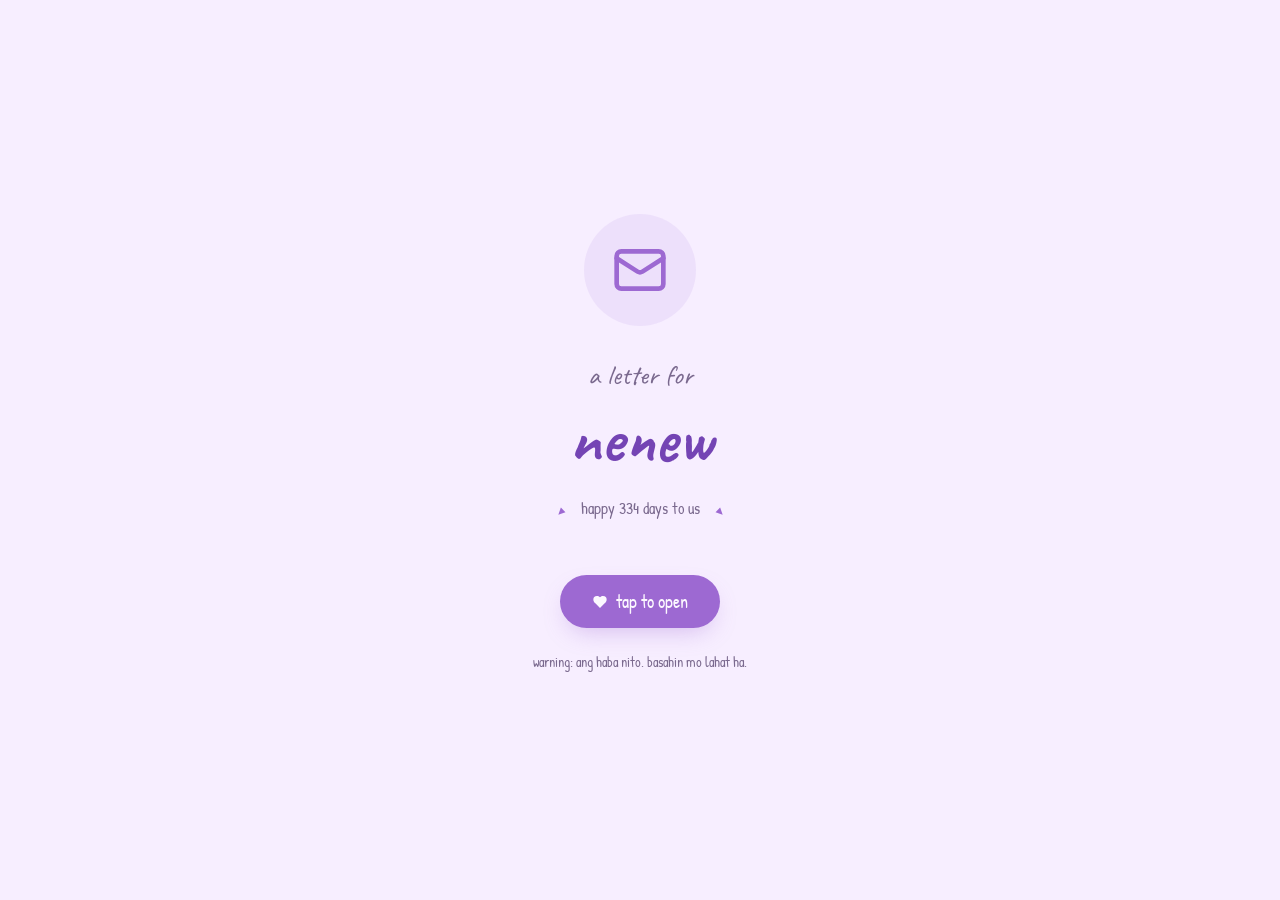
==== index.html @ 058863e3 "Add files via upload" ====
<!doctype html>
<html lang="en">
<head>
<meta charset="UTF-8" />
<meta name="viewport" content="width=device-width, initial-scale=1.0" />
<title>Happy 334 Days, Nenew</title>
<meta name="description" content="A little letter for nenew — happy 334 days to us. Read it all, baka magtampo ako." />
<meta property="og:title" content="Happy 334 Days, Nenew" />
<meta property="og:description" content="A little letter for nenew — happy 334 days to us. Read it all, baka magtampo ako." />
<meta property="og:type" content="website" />
<meta name="twitter:card" content="summary_large_image" />
<link rel="preconnect" href="https://fonts.googleapis.com">
<link rel="preconnect" href="https://fonts.gstatic.com" crossorigin>
<link href="https://fonts.googleapis.com/css2?family=Caveat:wght@600;700&family=Patrick+Hand&display=swap" rel="stylesheet">
<link rel="icon" href="assets/favicon.ico" sizes="any">
<link rel="icon" type="image/png" sizes="32x32" href="assets/favicon-32x32.png">
<link rel="icon" type="image/png" sizes="16x16" href="assets/favicon-16x16.png">
<link rel="apple-touch-icon" sizes="180x180" href="assets/apple-touch-icon.png">
<link rel="manifest" href="site.webmanifest">
<meta name="theme-color" content="#a883c9">
<meta property="og:image" content="assets/icon-512.png" />
<link rel="stylesheet" href="style.css" />
</head>
<body>

<div id="app">

  <!-- ================= ENVELOPE INTRO ================= -->
  <div id="envelope-screen" class="screen">
    <div class="floating-hearts" aria-hidden="true"></div>

    <svg class="flower flower-1 wobble" viewBox="0 0 100 100" aria-hidden="true"></svg>
    <svg class="flower flower-2" viewBox="0 0 100 100" aria-hidden="true"></svg>
    <svg class="flower flower-3" viewBox="0 0 100 100" aria-hidden="true"></svg>

    <div id="envelope-content" class="envelope-content">
      <div class="mail-icon-wrap wobble">
        <svg width="56" height="56" viewBox="0 0 24 24" fill="none" stroke="currentColor" stroke-width="2" stroke-linecap="round" stroke-linejoin="round" class="mail-icon"><rect x="2" y="4" width="20" height="16" rx="2"></rect><path d="m22 7-8.97 5.7a1.94 1.94 0 0 1-2.06 0L2 7"></path></svg>
      </div>
      <p class="pre-title">a letter for</p>
      <h1 class="big-title">nenew</h1>
      <p class="sub-title">
        <svg width="16" height="16" viewBox="0 0 24 24" fill="currentColor" stroke="none"><path d="M5.8 11.3 2 22l10.7-3.79"></path></svg>
        happy 334 days to us
        <svg width="16" height="16" viewBox="0 0 24 24" fill="currentColor" stroke="none" style="transform:scaleX(-1)"><path d="M5.8 11.3 2 22l10.7-3.79"></path></svg>
      </p>
      <button id="open-btn" class="open-btn">
        <svg width="16" height="16" viewBox="0 0 24 24" fill="currentColor" stroke="none"><path d="M19 14c1.49-1.46 3-3.21 3-5.5A5.5 5.5 0 0 0 16.5 3c-1.76 0-3 .5-4.5 2-1.5-1.5-2.74-2-4.5-2A5.5 5.5 0 0 0 2 8.5c0 2.29 1.51 4.04 3 5.5l7 7Z"></path></svg>
        tap to open
      </button>
      <p class="warning">warning: ang haba nito. basahin mo lahat ha.</p>
    </div>
  </div>

  <!-- ================= SLIDES ================= -->
  <div id="slides-screen" class="screen hidden">
    <div class="floating-hearts" aria-hidden="true"></div>

    <div class="slides-viewport">
      <div class="slide-track" id="slide-track">

        <!-- slide 0: hero -->
        <section class="slide slide-hero">
          <svg class="flower flower-4 wobble" viewBox="0 0 100 100" aria-hidden="true"></svg>
          <svg class="flower flower-5" viewBox="0 0 100 100" aria-hidden="true"></svg>
          <div class="hero-image-frame">
            <img src="assets/hero.jpg" alt="Two chibi characters playing games together under a glowing heart" width="1024" height="768" />
          </div>
          <p class="eyebrow">334 days &amp; counting</p>
          <h1 class="hero-title">happy 334 days<br />to us, nenew</h1>
          <svg class="heartbeat-icon heartbeat" width="30" height="30" viewBox="0 0 24 24" fill="currentColor" stroke="none"><path d="M19 14c1.49-1.46 3-3.21 3-5.5A5.5 5.5 0 0 0 16.5 3c-1.76 0-3 .5-4.5 2-1.5-1.5-2.74-2-4.5-2A5.5 5.5 0 0 0 2 8.5c0 2.29 1.51 4.04 3 5.5l7 7Z"></path></svg>
        </section>

        <!-- slide 1 -->
        <section class="slide">
          <div class="paper">
            <div class="paper-body">
              <p>wooohoooo, another month na naman for us. mygosh, ang tagal na pala talaga. parang ang bilis ng panahon. honestly, im just really happy na umabot tayo dito and na hanggang ngayon, ikaw pa rin yung gusto kong kausap, kulitin, and makasama (hindi nga lang personal).</p>
              <p>habang tina type ko to, napapaisip ako kung gaano na karami yung napagdaanan natin together. ang dami na nating random conversations, mga kwento, mga kulitan, and kung ano ano pa. actually, ang dami ko pa gustong sabihin, pero hindi ko alam kung paano ko sisimulan.</p>
            </div>
          </div>
        </section>

        <!-- slide 2 -->
        <section class="slide">
          <div class="paper">
            <div class="paper-body">
              <p>i dont think i say this enough, pero i really appreciate you, nenew. i appreciate your time, your effort, your patience, and even yung mga simpleng bagay na ginagawa mo. baka minsan hindi ko nasasabi or hindi ko naipapakita nang maayos, pero napapansin ko iyon. i appreciate all of it, especially because its coming from you.</p>
              <p>and honestly, i really like having you around. kahit wala naman tayong importanteng pag uusapan, gusto pa rin kitang kausap. kahit random lang yung topic natin, kahit puro kung ano ano lang napag uusapan natin, okay lang sakin. basta ikaw yung kausap ko.</p>
            </div>
          </div>
        </section>

        <!-- slide 3 -->
        <section class="slide">
          <div class="paper">
            <div class="paper-body">
              <p>mygosh, inaantok na ako. pero gewch pa rin kasi gusto ko talaga gumawa ng message para sayo. hindi ko rin alam bakit ko pinili gawin to habang inaantok ako, pero okay. hindi ko na rin alam kung gaano na to kahaba. kung may makita kang mali o sobrang formal baka dahil inaantok na ako habang ginagawa ko to hahahaha.</p>
              <p>ang haba na nito. basahin mo to lahat, nako, nakakangawit ha. seryoso, kung binabasa mo pa rin to hanggang dito, thank you. pero basahin mo pa rin kasi baka magtampo ako pag hindi mo binasa lahat (joke lang, pero medyo hindi).</p>
              <p>parang wala na rin akong idea kung saan papunta tong message na to. basta may gusto lang talaga akong sabihin sayo, tapos tina type ko na lang lahat habang naaalala ko. ganern.</p>
            </div>
          </div>
        </section>

        <!-- slide 4 -->
        <section class="slide">
          <div class="paper">
            <div class="paper-body">
              <p>im really thankful for all the memories weve made. kahit yung mga simpleng moments lang, they mean a lot to me. yung mga random na usapan, mga kwento natin, mga kulitan, and syempre yung lagi nating napag uusapan na mga issues sa roblox. hindi ko alam kung bakit parang lagi tayong may bagong roblox issue na pag uusapan, pero somehow naging part na rin siya ng mga conversations natin.</p>
              <p>and im excited for more. more days with you, more memories, more tawanan, more kulitan, more kwento, more random conversations, and syempre more roblox issues na pag uusapan natin. gusto ko pa ng maraming moments na tayo lang makakaintindi. gusto ko pa ng maraming araw na ikaw pa rin yung kasama ko sa mga random na bagay sa buhay ko.</p>
            </div>
          </div>
        </section>

        <!-- slide 5 -->
        <section class="slide">
          <div class="paper">
            <div class="paper-body">
              <p>syempre, hindi naman laging perfect. may times na magkakaroon tayo ng misunderstandings, may times na maiinis tayo sa isa't isa, may times na hindi natin agad maiintindihan yung nararamdaman ng isa't isa. pero sana, kahit ganon, piliin pa rin nating ayusin. sana kapag may problema, pag usapan natin. ayoko naman na kailangan perfect tayo palagi. gusto ko lang na kahit may bad days, hindi natin basta bibitawan yung isa't isa.</p>
              <p>medyo cheesy, pero bahala na. gusto ko lang malaman mo na sobrang importante mo sakin. youve become such a big part of my life, and im really happy that i get to have you in it. hindi ko man laging nasasabi nang maayos, pero i really do care about you. sobra.</p>
            </div>
          </div>
        </section>

        <!-- slide 6 -->
        <section class="slide">
          <div class="paper">
            <div class="paper-body">
              <p>thank you for staying. thank you sa patience mo sakin, lalo na sa mga times na kailangan mo akong intindihin. thank you for listening to me, for talking to me, for making me smile, and for making my days better just by being there (kahit minsan roblox issues na naman yung topic natin).</p>
              <p>and nenew, i hope you know na you dont have to be perfect for me. you dont have to change yourself just to feel like youre enough. i like you for who you are. yung personality mo, yung pagiging ikaw mo, yung mga little things about you, everything. i hope you know na appreciated ka, kahit minsan hindi ko nasasabi.</p>
              <p class="emphasis">im really happy with you, nenew. and im really happy na tayo.</p>
            </div>
          </div>
        </section>

        <!-- slide 7 -->
        <section class="slide">
          <div class="paper">
            <div class="paper-body">
              <p>mygosh, ang haba talaga nito. kung umabot ka dito, congratulations. pwede ka na magpahinga. pero thank you for reading everything. kahit ang haba, gusto ko lang talaga sabihin sayo lahat ng nasa isip ko instead na isang simpleng happy 334 days, i love you lang.</p>
              <p>and honestly, habang tina type ko to, lalo akong inaantok. pero ayoko pa rin bitawan yung phone kasi gusto ko matapos to. sayang yung nasimulan ko na (kasi makakalimutan ko to bukas). kasi baka bukas paggising ko sabihin ko, mygosh, ako ba gumawa nito, tangina ang haba.</p>
            </div>
          </div>
        </section>

        <!-- slide 8 -->
        <section class="slide">
          <div class="paper">
            <div class="paper-body">
              <p>thank you for being mine, for staying, and for being someone i can love and be myself with.</p>
              <p class="emphasis">happy 334 days to us, nenew.</p>
              <p>wooohoooo, grabe talaga boom taratarat. letsgoooo sa next days, next months, next memories, and hopefully sa marami pang happy days to us.</p>
            </div>
          </div>
        </section>

        <!-- slide 9: ending -->
        <section class="slide slide-ending-wrap">
          <div class="ending">
            <svg class="flower flower-end-1" viewBox="0 0 100 100" aria-hidden="true"></svg>
            <svg class="flower flower-end-2" viewBox="0 0 100 100" aria-hidden="true"></svg>
            <svg class="moon-icon wobble" width="30" height="30" viewBox="0 0 24 24" fill="none" stroke="currentColor" stroke-width="2" stroke-linecap="round" stroke-linejoin="round"><path d="M12 3a6 6 0 0 0 9 9 9 9 0 1 1-9-9Z"></path><path d="M19 3v4"></path><path d="M21 5h-4"></path></svg>
            <p class="ending-title">okay, tapos na talaga.</p>
            <p class="ending-sub">pwede na ako matulog kasi inaantok na ako habang tina type ko to. finally.</p>
            <p class="ending-final">i love you, bembem ko.</p>
            <svg class="ending-heart heartbeat" width="26" height="26" viewBox="0 0 24 24" fill="currentColor" stroke="none"><path d="M19 14c1.49-1.46 3-3.21 3-5.5A5.5 5.5 0 0 0 16.5 3c-1.76 0-3 .5-4.5 2-1.5-1.5-2.74-2-4.5-2A5.5 5.5 0 0 0 2 8.5c0 2.29 1.51 4.04 3 5.5l7 7Z"></path></svg>
          </div>
        </section>

      </div>
    </div>

    <!-- nav controls -->
    <div class="slide-nav">
      <button id="prev-btn" class="nav-btn" aria-label="previous">
        <svg width="22" height="22" viewBox="0 0 24 24" fill="none" stroke="currentColor" stroke-width="2.5" stroke-linecap="round" stroke-linejoin="round"><path d="m15 18-6-6 6-6"></path></svg>
      </button>
      <div class="slide-dots" id="slide-dots"></div>
      <button id="next-btn" class="nav-btn" aria-label="next">
        <svg width="22" height="22" viewBox="0 0 24 24" fill="none" stroke="currentColor" stroke-width="2.5" stroke-linecap="round" stroke-linejoin="round"><path d="m9 18 6-6-6-6"></path></svg>
      </button>
    </div>
    <p class="swipe-hint">swipe or tap the arrows, okay?</p>
  </div>

</div>

<script src="script.js"></script>
</body>
</html>
---- style.css ----
/* ============ theme tokens ============ */
:root {
  --font-display: "Caveat", cursive;
  --font-hand: "Patrick Hand", cursive;

  --background: oklch(0.96 0.025 310);
  --foreground: oklch(0.33 0.06 305);
  --primary: oklch(0.62 0.16 305);
  --primary-foreground: oklch(0.985 0.01 310);
  --muted-foreground: oklch(0.55 0.06 305);
  --border: oklch(0.89 0.045 310);
  --lilac-deep: oklch(0.5 0.17 300);

  --paper-bg: oklch(0.9 0.06 305);
  --paper-line: oklch(0.62 0.16 305 / 22%);
  --paper-margin: oklch(0.62 0.1 350 / 35%);
}

* { box-sizing: border-box; }

body {
  margin: 0;
  background-color: var(--background);
  color: var(--foreground);
  font-family: var(--font-hand);
  overflow: hidden;
  height: 100vh;
  width: 100vw;
}

img { max-width: 100%; display: block; }

.hidden { display: none !important; }

.screen { position: relative; height: 100vh; width: 100vw; overflow: hidden; }

/* ============ floating hearts ============ */
.floating-hearts {
  pointer-events: none;
  position: fixed;
  inset: 0;
  overflow: hidden;
  z-index: 0;
}

.floating-hearts svg {
  position: absolute;
  bottom: -40px;
  fill: color-mix(in oklch, var(--primary) 40%, transparent);
  color: color-mix(in oklch, var(--primary) 40%, transparent);
  animation-name: float-heart;
  animation-timing-function: linear;
  animation-iteration-count: infinite;
}

@keyframes float-heart {
  0% { transform: translateY(0) rotate(0deg) scale(1); opacity: 0; }
  10% { opacity: var(--heart-opacity, 0.5); }
  90% { opacity: var(--heart-opacity, 0.5); }
  100% { transform: translateY(-110vh) rotate(40deg) scale(1.15); opacity: 0; }
}

/* ============ flowers ============ */
.flower {
  position: absolute;
  pointer-events: none;
  user-select: none;
  z-index: 0;
}

@keyframes wobble {
  0%, 100% { transform: rotate(-2deg); }
  50% { transform: rotate(2deg); }
}
.wobble { animation: wobble 3s ease-in-out infinite; }

.flower-1 { left: 1rem; top: 3rem; width: 80px; height: 80px; opacity: 0.9; transform: rotate(-12deg); }
.flower-2 { bottom: 3.5rem; right: 1.25rem; width: 68px; height: 68px; opacity: 0.8; transform: rotate(45deg); }
.flower-3 { right: 2rem; top: 6rem; width: 48px; height: 48px; opacity: 0.6; transform: rotate(12deg); }

.flower-4 { left: 0.25rem; top: 0.5rem; width: 56px; height: 56px; opacity: 0.85; transform: rotate(-12deg); }
.flower-5 { right: 0.25rem; top: 1.5rem; width: 46px; height: 46px; opacity: 0.75; transform: rotate(45deg); }

.flower-end-1 { position: absolute; left: -1rem; top: -1.25rem; width: 60px; height: 60px; transform: rotate(-12deg); }
.flower-end-2 { position: absolute; bottom: -1rem; right: -0.75rem; width: 54px; height: 54px; transform: rotate(45deg); }

@keyframes heartbeat {
  0%, 100% { transform: scale(1); }
  25% { transform: scale(1.12); }
  40% { transform: scale(1); }
  60% { transform: scale(1.08); }
}
.heartbeat { animation: heartbeat 1.6s ease-in-out infinite; }

/* ============ envelope screen ============ */
#envelope-screen {
  display: flex;
  flex-direction: column;
  align-items: center;
  justify-content: center;
  padding: 1.5rem;
  text-align: center;
}

.envelope-content {
  position: relative;
  z-index: 1;
  transition: opacity 0.7s ease, transform 0.7s ease;
}

.envelope-content.opening {
  opacity: 0;
  transform: translateY(-24px) scale(0.95);
}

.mail-icon-wrap {
  margin: 0 auto 2rem;
  display: flex;
  width: 7rem;
  height: 7rem;
  align-items: center;
  justify-content: center;
  border-radius: 9999px;
  background-color: color-mix(in oklch, var(--primary) 10%, transparent);
}
.mail-icon { color: var(--primary); }

.pre-title {
  font-family: var(--font-display);
  font-size: 1.7rem;
  color: var(--muted-foreground);
  margin: 0;
}

.big-title {
  font-family: var(--font-display);
  font-size: 4.25rem;
  font-weight: 700;
  color: var(--lilac-deep);
  margin: 0.25rem 0 0;
}

.sub-title {
  margin-top: 1rem;
  display: flex;
  align-items: center;
  justify-content: center;
  gap: 0.5rem;
  font-size: 1rem;
  color: var(--muted-foreground);
}
.sub-title svg { color: var(--primary); }

.open-btn {
  margin-top: 2.5rem;
  display: inline-flex;
  align-items: center;
  gap: 0.5rem;
  border: none;
  border-radius: 9999px;
  background-color: var(--primary);
  color: var(--primary-foreground);
  padding: 0.875rem 2rem;
  font-family: var(--font-hand);
  font-size: 1.15rem;
  cursor: pointer;
  box-shadow: 0 10px 25px -8px color-mix(in oklch, var(--primary) 40%, transparent);
  transition: transform 0.2s ease;
}
.open-btn:hover { transform: scale(1.05); }
.open-btn:active { transform: scale(0.95); }

.warning {
  margin-top: 1.5rem;
  font-size: 0.9rem;
  color: var(--muted-foreground);
}

/* ============ slides screen ============ */
#slides-screen {
  display: flex;
  flex-direction: column;
}

.slides-viewport {
  flex: 1;
  overflow: hidden;
  position: relative;
}

.slide-track {
  display: flex;
  height: 100%;
  transition: transform 0.5s cubic-bezier(0.22, 1, 0.36, 1);
}

.slide {
  flex: 0 0 100%;
  width: 100%;
  height: 100%;
  display: flex;
  flex-direction: column;
  align-items: center;
  justify-content: center;
  padding: 1.5rem 1.25rem;
  position: relative;
  overflow-y: auto;
}

/* ---- hero slide ---- */
.slide-hero {
  text-align: center;
}

.hero-image-frame {
  width: 100%;
  max-width: 15rem;
  overflow: hidden;
  border-radius: 1.25rem;
  border: 1px solid var(--border);
  box-shadow: 0 20px 40px -12px color-mix(in oklch, var(--primary) 30%, transparent);
  position: relative;
  z-index: 1;
}

.eyebrow {
  position: relative;
  z-index: 1;
  margin: 1.25rem 0 0;
  font-family: var(--font-hand);
  font-size: 0.8rem;
  font-weight: 400;
  text-transform: uppercase;
  letter-spacing: 0.3em;
  color: var(--primary);
}

.hero-title {
  position: relative;
  z-index: 1;
  font-family: var(--font-display);
  font-size: 2.75rem;
  font-weight: 700;
  line-height: 1.1;
  color: var(--lilac-deep);
  margin: 0.5rem 0 0;
}

.heartbeat-icon {
  position: relative;
  z-index: 1;
  display: block;
  margin: 0.75rem auto 0;
  color: var(--primary);
}

/* ---- purple paper card ---- */
.paper {
  position: relative;
  z-index: 1;
  width: 100%;
  max-width: 27rem;
  max-height: 100%;
  overflow-y: auto;
  background-color: var(--paper-bg);
  background-image:
    linear-gradient(to right, transparent 42px, var(--paper-margin) 42px, var(--paper-margin) 44px, transparent 44px),
    repeating-linear-gradient(var(--paper-bg) 0px, var(--paper-bg) 33px, var(--paper-line) 34px);
  border-radius: 6px;
  padding: 2rem 1.75rem 2rem 3.25rem;
  box-shadow:
    0 25px 45px -15px color-mix(in oklch, var(--lilac-deep) 45%, transparent),
    0 3px 6px rgba(0, 0, 0, 0.08);
  transform: rotate(var(--tilt, -0.6deg));
}

.slide:nth-child(odd) .paper { --tilt: -0.8deg; }
.slide:nth-child(even) .paper { --tilt: 0.7deg; }

.paper::before {
  content: "";
  position: absolute;
  top: 0;
  right: 0;
  width: 26px;
  height: 26px;
  background: linear-gradient(135deg, transparent 50%, oklch(0.98 0.01 310) 50%);
  box-shadow: -2px 2px 4px rgba(0, 0, 0, 0.12);
  border-bottom-left-radius: 4px;
}

.paper-body {
  display: flex;
  flex-direction: column;
  gap: 0.9rem;
  font-family: var(--font-hand);
  font-size: 1.28rem;
  line-height: 1.55;
  color: color-mix(in oklch, var(--foreground) 92%, transparent);
}

.paper-body p { margin: 0; }

.emphasis {
  font-weight: 400;
  color: var(--lilac-deep);
  font-size: 1.4rem;
}

/* ---- ending slide ---- */
.slide-ending-wrap { text-align: center; }

.ending {
  position: relative;
  z-index: 1;
  width: 100%;
  max-width: 24rem;
  overflow: visible;
  border-radius: 1.5rem;
  background-color: var(--primary);
  padding: 2rem 1.5rem;
  color: var(--primary-foreground);
  box-shadow: 0 20px 25px -5px color-mix(in oklch, var(--primary) 30%, transparent);
}

.moon-icon { display: block; margin: 0 auto; }

.ending-title {
  margin-top: 1rem;
  font-family: var(--font-display);
  font-size: 2rem;
  font-weight: 600;
  line-height: 1.3;
}

.ending-sub {
  margin-top: 0.6rem;
  font-family: var(--font-hand);
  font-size: 1rem;
  line-height: 1.5;
  opacity: 0.92;
}

.ending-icons {
  margin: 1.25rem 0;
  display: flex;
  align-items: center;
  justify-content: center;
  gap: 0.65rem;
  opacity: 0.75;
}

.ending-final {
  font-family: var(--font-display);
  font-size: 2.5rem;
  font-weight: 700;
  margin: 0;
}

.ending-heart {
  display: block;
  margin: 1rem auto 0;
}

/* ============ slide nav ============ */
.slide-nav {
  position: relative;
  z-index: 1;
  display: flex;
  align-items: center;
  justify-content: center;
  gap: 1rem;
  padding: 0.5rem 0 0.25rem;
}

.nav-btn {
  display: flex;
  align-items: center;
  justify-content: center;
  width: 2.5rem;
  height: 2.5rem;
  border-radius: 9999px;
  border: none;
  background-color: color-mix(in oklch, var(--primary) 12%, transparent);
  color: var(--primary);
  cursor: pointer;
  transition: transform 0.15s ease, opacity 0.15s ease;
}
.nav-btn:hover { transform: scale(1.08); }
.nav-btn:active { transform: scale(0.92); }
.nav-btn:disabled {
  opacity: 0.3;
  cursor: default;
  transform: none;
}

.slide-dots {
  display: flex;
  align-items: center;
  gap: 0.4rem;
}

.dot {
  width: 7px;
  height: 7px;
  border-radius: 9999px;
  background-color: color-mix(in oklch, var(--primary) 30%, transparent);
  border: none;
  padding: 0;
  cursor: pointer;
  transition: background-color 0.2s ease, transform 0.2s ease;
}

.dot.active {
  background-color: var(--primary);
  transform: scale(1.35);
}

.swipe-hint {
  position: relative;
  z-index: 1;
  text-align: center;
  font-family: var(--font-hand);
  font-size: 0.85rem;
  color: var(--muted-foreground);
  margin: 0 0 0.75rem;
}
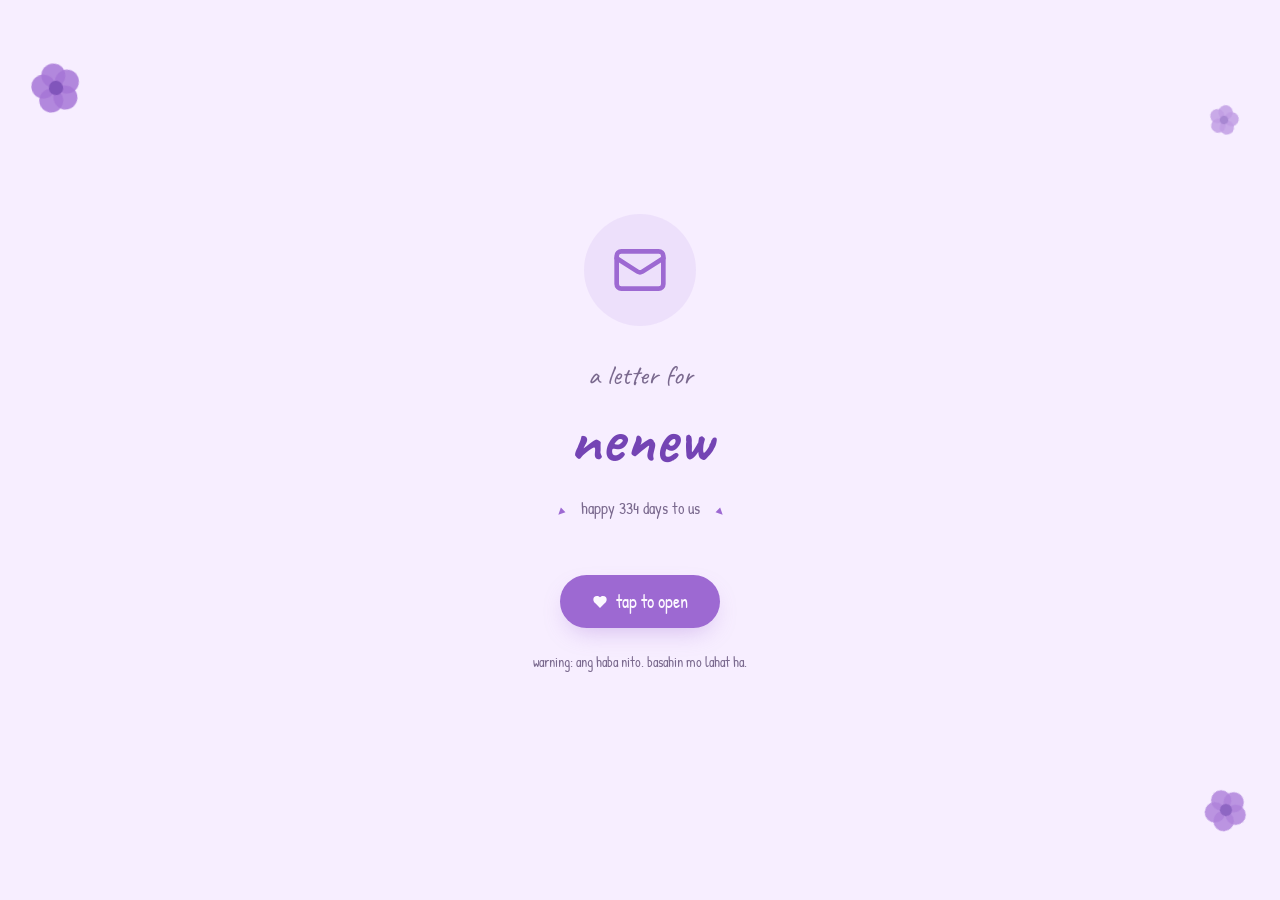
==== commit 37b3386e: "Add files via upload" ====
--- a/index.html
+++ b/index.html
@@ -25,6 +25,23 @@
 
 <div id="app">
 
+  <!-- ================= LOCK SCREEN ================= -->
+  <div id="lock-screen" class="screen hidden">
+    <div class="floating-hearts" aria-hidden="true"></div>
+
+    <svg class="flower flower-1 wobble" viewBox="0 0 100 100" aria-hidden="true"></svg>
+    <svg class="flower flower-2" viewBox="0 0 100 100" aria-hidden="true"></svg>
+
+    <div class="envelope-content">
+      <div class="mail-icon-wrap wobble">
+        <svg width="56" height="56" viewBox="0 0 24 24" fill="none" stroke="currentColor" stroke-width="2" stroke-linecap="round" stroke-linejoin="round"><rect x="3" y="11" width="18" height="11" rx="2"></rect><path d="M7 11V7a5 5 0 0 1 10 0v4"></path></svg>
+      </div>
+      <p class="pre-title">not yet</p>
+      <h1 class="big-title">soon</h1>
+      <p class="sub-title" id="lock-message">this letter opens on september 4</p>
+    </div>
+  </div>
+
   <!-- ================= ENVELOPE INTRO ================= -->
   <div id="envelope-screen" class="screen">
     <div class="floating-hearts" aria-hidden="true"></div>
@@ -64,7 +81,7 @@
           <svg class="flower flower-4 wobble" viewBox="0 0 100 100" aria-hidden="true"></svg>
           <svg class="flower flower-5" viewBox="0 0 100 100" aria-hidden="true"></svg>
           <div class="hero-image-frame">
-            <img src="assets/hero.jpg" alt="Two chibi characters playing games together under a glowing heart" width="1024" height="768" />
+            <img src="assets/bembem.png" alt="Two chibi characters playing games together under a glowing heart" width="1024" height="768" />
           </div>
           <p class="eyebrow">334 days &amp; counting</p>
           <h1 class="hero-title">happy 334 days<br />to us, nenew</h1>
@@ -75,7 +92,7 @@
         <section class="slide">
           <div class="paper">
             <div class="paper-body">
-              <p>wooohoooo, another month na naman for us. mygosh, ang tagal na pala talaga. parang ang bilis ng panahon. honestly, im just really happy na umabot tayo dito and na hanggang ngayon, ikaw pa rin yung gusto kong kausap, kulitin, and makasama (hindi nga lang personal).</p>
+              <p>wooohoooo, another month na naman for us. mygosh, ang tagal na pala talaga. parang ang bilis ng panahon. honestly, im just really happy na umabot tayo dito and na hanggang ngayon, ikaw pa rin yung gusto kong kausap, kulitin, and makasama (hindi nga lang personal 🙂‍↔️).</p>
               <p>habang tina type ko to, napapaisip ako kung gaano na karami yung napagdaanan natin together. ang dami na nating random conversations, mga kwento, mga kulitan, and kung ano ano pa. actually, ang dami ko pa gustong sabihin, pero hindi ko alam kung paano ko sisimulan.</p>
             </div>
           </div>
@@ -162,6 +179,12 @@
             <svg class="moon-icon wobble" width="30" height="30" viewBox="0 0 24 24" fill="none" stroke="currentColor" stroke-width="2" stroke-linecap="round" stroke-linejoin="round"><path d="M12 3a6 6 0 0 0 9 9 9 9 0 1 1-9-9Z"></path><path d="M19 3v4"></path><path d="M21 5h-4"></path></svg>
             <p class="ending-title">okay, tapos na talaga.</p>
             <p class="ending-sub">pwede na ako matulog kasi inaantok na ako habang tina type ko to. finally.</p>
+            <div class="ending-icons">
+              <svg width="18" height="18" viewBox="0 0 24 24" fill="none" stroke="currentColor" stroke-width="2" stroke-linecap="round" stroke-linejoin="round"><path d="M2 4v16"></path><path d="M2 8h18a2 2 0 0 1 2 2v10"></path><path d="M2 17h20"></path><path d="M6 8v9"></path></svg>
+              <svg width="18" height="18" viewBox="0 0 24 24" fill="none" stroke="currentColor" stroke-width="2" stroke-linecap="round" stroke-linejoin="round"><path d="M10 2v2"></path><path d="M14 2v2"></path><path d="M16 8a1 1 0 0 1 1 1v8a4 4 0 0 1-4 4H7a4 4 0 0 1-4-4V9a1 1 0 0 1 1-1z"></path><path d="M6 2v2"></path><path d="M16 12h1a2 2 0 1 1 0 4h-1"></path></svg>
+              <svg width="18" height="18" viewBox="0 0 24 24" fill="none" stroke="currentColor" stroke-width="2" stroke-linecap="round" stroke-linejoin="round"><line x1="6" x2="10" y1="11" y2="11"></line><line x1="8" x2="8" y1="9" y2="13"></line><line x1="15" x2="15.01" y1="12" y2="12"></line><line x1="18" x2="18.01" y1="10" y2="10"></line><path d="M17.32 5H6.68a4 4 0 0 0-3.978 3.59c-.006.052-.01.101-.017.152C2.604 9.416 2 14.456 2 16a3 3 0 0 0 3 3c1 0 1.5-.5 2-1l1.414-1.414A2 2 0 0 1 9.828 16h4.344a2 2 0 0 1 1.414.586L17 18c.5.5 1 1 2 1a3 3 0 0 0 3-3c0-1.545-.604-6.584-.685-7.258-.007-.05-.011-.1-.017-.151A4 4 0 0 0 17.32 5z"></path></svg>
+              <svg width="18" height="18" viewBox="0 0 24 24" fill="none" stroke="currentColor" stroke-width="2" stroke-linecap="round" stroke-linejoin="round"><path d="M22 12h-4l-3 9L9 3l-3 9H2"></path></svg>
+            </div>
             <p class="ending-final">i love you, bembem ko.</p>
             <svg class="ending-heart heartbeat" width="26" height="26" viewBox="0 0 24 24" fill="currentColor" stroke="none"><path d="M19 14c1.49-1.46 3-3.21 3-5.5A5.5 5.5 0 0 0 16.5 3c-1.76 0-3 .5-4.5 2-1.5-1.5-2.74-2-4.5-2A5.5 5.5 0 0 0 2 8.5c0 2.29 1.51 4.04 3 5.5l7 7Z"></path></svg>
           </div>
--- a/style.css
+++ b/style.css
@@ -43,7 +43,7 @@
   z-index: 0;
 }
 
-.floating-hearts svg {
+.floating-hearts svg.falling-heart {
   position: absolute;
   bottom: -40px;
   fill: color-mix(in oklch, var(--primary) 40%, transparent);
@@ -53,11 +53,28 @@
   animation-iteration-count: infinite;
 }
 
+.floating-hearts svg.falling-petal {
+  position: absolute;
+  bottom: -40px;
+  opacity: 0;
+  animation-name: float-petal;
+  animation-timing-function: linear;
+  animation-iteration-count: infinite;
+}
+
 @keyframes float-heart {
   0% { transform: translateY(0) rotate(0deg) scale(1); opacity: 0; }
   10% { opacity: var(--heart-opacity, 0.5); }
   90% { opacity: var(--heart-opacity, 0.5); }
   100% { transform: translateY(-110vh) rotate(40deg) scale(1.15); opacity: 0; }
+}
+
+@keyframes float-petal {
+  0% { transform: translateY(0) translateX(0) rotate(0deg); opacity: 0; }
+  10% { opacity: var(--petal-opacity, 0.4); }
+  50% { transform: translateY(-55vh) translateX(18px) rotate(160deg); }
+  90% { opacity: var(--petal-opacity, 0.4); }
+  100% { transform: translateY(-110vh) translateX(-14px) rotate(320deg); opacity: 0; }
 }
 
 /* ============ flowers ============ */
@@ -93,7 +110,8 @@
 .heartbeat { animation: heartbeat 1.6s ease-in-out infinite; }
 
 /* ============ envelope screen ============ */
-#envelope-screen {
+#envelope-screen,
+#lock-screen {
   display: flex;
   flex-direction: column;
   align-items: center;
